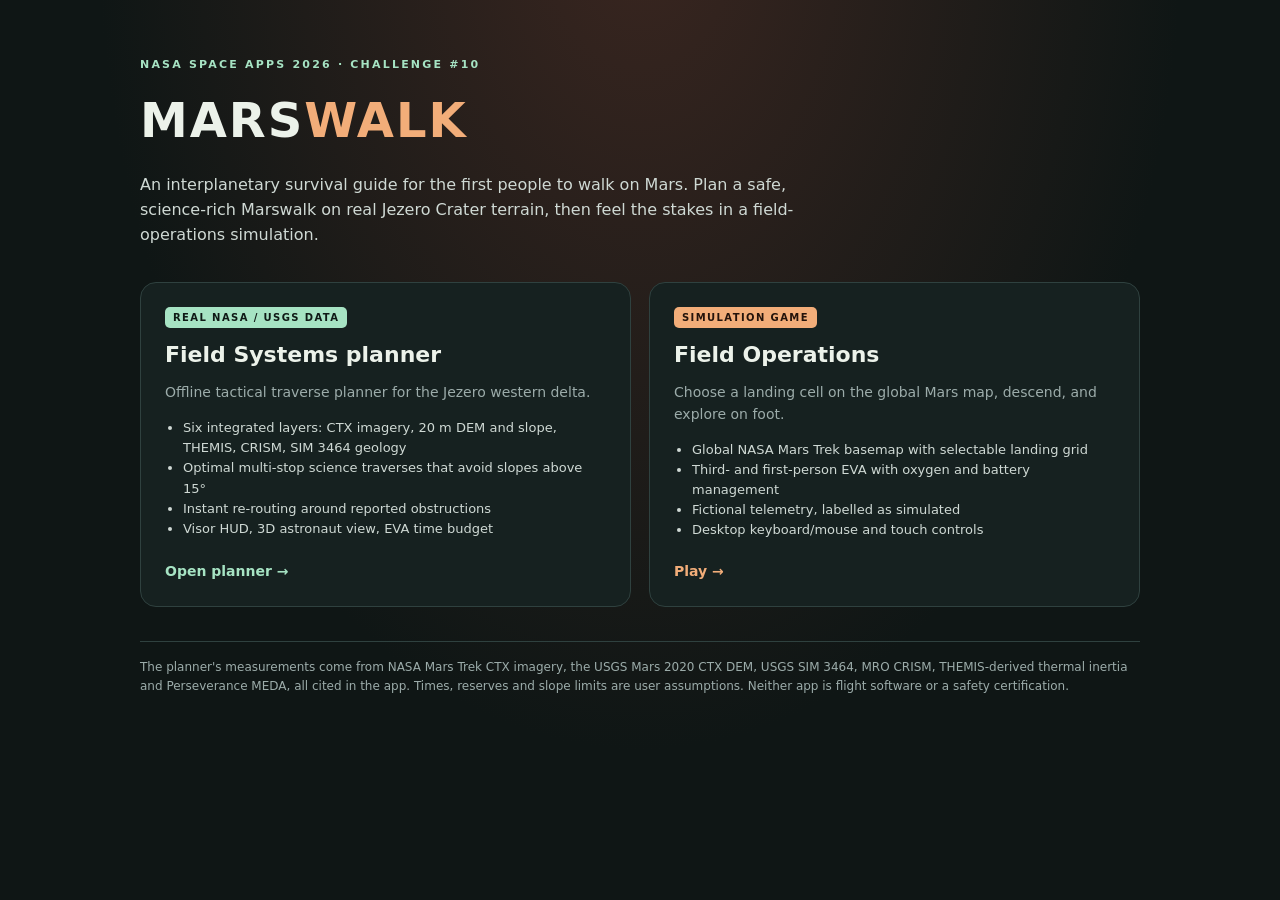
==== index.html @ b2909698 "MARSWALK: Jezero traverse planner and Field Operations game (Vercel-ready) - marswalk.html: offline " ====
<!doctype html>
<html lang="en">
<head>
<meta charset="utf-8">
<meta name="viewport" content="width=device-width,initial-scale=1">
<meta name="theme-color" content="#0f1615">
<title>MARSWALK · Interplanetary Survival Guide</title>
<meta name="description" content="NASA Space Apps 2026 · Challenge #10 Interplanetary Survival Guide: Martian Map. A real-data traverse planner for Jezero Crater and a companion EVA game.">
<style>
:root{color-scheme:dark;--bg:#0f1615;--panel:#162120;--line:#2f413f;--muted:#9cacaa;--text:#ecf2ea;--mint:#a6e3c3;--orange:#f2ad79;font:15px/1.55 Inter,ui-sans-serif,system-ui,-apple-system,"Segoe UI",sans-serif}
*{box-sizing:border-box}body{margin:0;background:radial-gradient(ellipse at 50% -10%,#3a2620 0,#0f1615 60%);color:var(--text);min-height:100vh}
main{max-width:1040px;margin:auto;padding:56px 20px 40px}
.eyebrow{font-size:11px;letter-spacing:.2em;color:var(--mint);font-weight:700;text-transform:uppercase}
h1{font-size:clamp(30px,5vw,48px);margin:10px 0 8px;letter-spacing:.04em}h1 span{color:var(--orange)}
.lead{color:#cfd9d4;max-width:680px;font-size:16px}
.grid{display:grid;grid-template-columns:repeat(auto-fit,minmax(290px,1fr));gap:18px;margin:34px 0}
a.card{display:flex;flex-direction:column;gap:10px;text-decoration:none;color:inherit;background:var(--panel);border:1px solid var(--line);border-radius:16px;padding:24px;transition:border-color .2s,transform .2s}
a.card:hover,a.card:focus-visible{border-color:var(--mint);transform:translateY(-2px);outline:none}
.card.game:hover,.card.game:focus-visible{border-color:var(--orange)}
.tag{align-self:flex-start;font-size:10px;font-weight:800;letter-spacing:.14em;border-radius:5px;padding:3px 8px;background:var(--mint);color:#0f1a16}
.game .tag{background:var(--orange);color:#24130b}
.card h2{margin:0;font-size:22px}.card p{margin:0;color:var(--muted);font-size:14px}
.card ul{margin:4px 0 0;padding-left:18px;color:#cfd9d4;font-size:13px}
.go{margin-top:auto;padding-top:10px;color:var(--mint);font-weight:700;font-size:14px}.game .go{color:var(--orange)}
footer{color:var(--muted);font-size:12px;border-top:1px solid var(--line);padding-top:16px}
footer a{color:var(--mint)}
</style>
</head>
<body>
<main>
  <div class="eyebrow">NASA Space Apps 2026 · Challenge #10</div>
  <h1>MARS<span>WALK</span></h1>
  <p class="lead">An interplanetary survival guide for the first people to walk on Mars. Plan a safe, science-rich Marswalk on real Jezero Crater terrain, then feel the stakes in a field-operations simulation.</p>
  <div class="grid">
    <a class="card" href="marswalk.html">
      <span class="tag">REAL NASA / USGS DATA</span>
      <h2>Field Systems planner</h2>
      <p>Offline tactical traverse planner for the Jezero western delta.</p>
      <ul>
        <li>Six integrated layers: CTX imagery, 20 m DEM and slope, THEMIS, CRISM, SIM 3464 geology</li>
        <li>Optimal multi-stop science traverses that avoid slopes above 15°</li>
        <li>Instant re-routing around reported obstructions</li>
        <li>Visor HUD, 3D astronaut view, EVA time budget</li>
      </ul>
      <span class="go">Open planner →</span>
    </a>
    <a class="card game" href="field-operations.html">
      <span class="tag">SIMULATION GAME</span>
      <h2>Field Operations</h2>
      <p>Choose a landing cell on the global Mars map, descend, and explore on foot.</p>
      <ul>
        <li>Global NASA Mars Trek basemap with selectable landing grid</li>
        <li>Third- and first-person EVA with oxygen and battery management</li>
        <li>Fictional telemetry, labelled as simulated</li>
        <li>Desktop keyboard/mouse and touch controls</li>
      </ul>
      <span class="go">Play →</span>
    </a>
  </div>
  <footer>The planner's measurements come from NASA Mars Trek CTX imagery, the USGS Mars 2020 CTX DEM, USGS SIM 3464, MRO CRISM, THEMIS-derived thermal inertia and Perseverance MEDA, all cited in the app. Times, reserves and slope limits are user assumptions. Neither app is flight software or a safety certification.</footer>
</main>
</body>
</html>
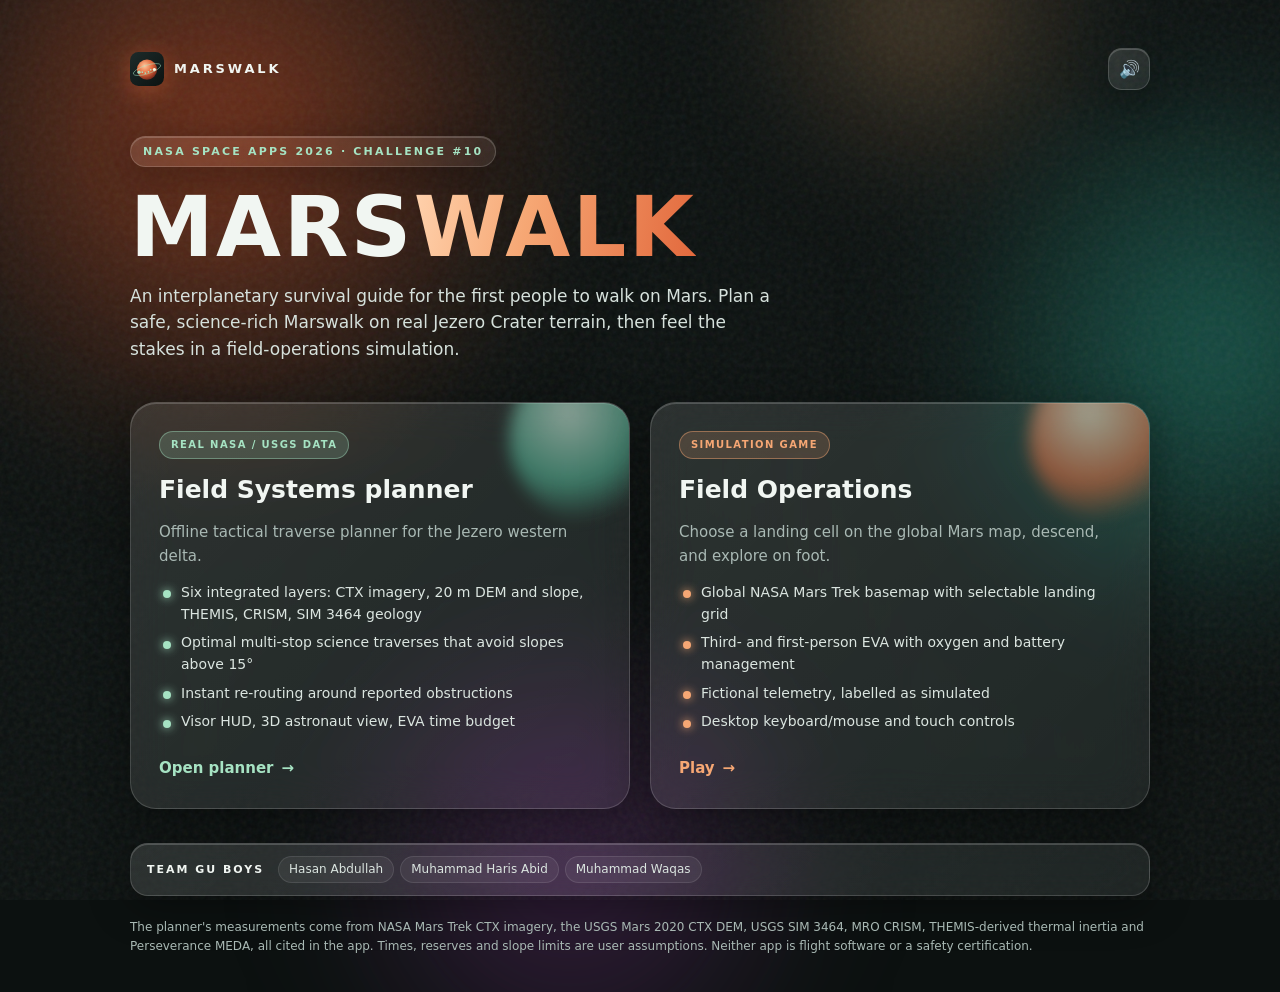
==== commit 94677609: "Liquid-glass UI, varied synthesized sounds, favicon and team credits - sound.js: Web Audio engine sh" ====
--- a/index.html
+++ b/index.html
@@ -3,36 +3,82 @@
 <head>
 <meta charset="utf-8">
 <meta name="viewport" content="width=device-width,initial-scale=1">
-<meta name="theme-color" content="#0f1615">
+<meta name="theme-color" content="#0c1110">
 <title>MARSWALK · Interplanetary Survival Guide</title>
-<meta name="description" content="NASA Space Apps 2026 · Challenge #10 Interplanetary Survival Guide: Martian Map. A real-data traverse planner for Jezero Crater and a companion EVA game.">
+<meta name="description" content="NASA Space Apps 2026 · Challenge #10 Interplanetary Survival Guide: Martian Map. A real-data traverse planner for Jezero Crater and a companion EVA game, by team GU BOYS.">
+<link rel="icon" type="image/svg+xml" href="favicon.svg">
 <style>
-:root{color-scheme:dark;--bg:#0f1615;--panel:#162120;--line:#2f413f;--muted:#9cacaa;--text:#ecf2ea;--mint:#a6e3c3;--orange:#f2ad79;font:15px/1.55 Inter,ui-sans-serif,system-ui,-apple-system,"Segoe UI",sans-serif}
-*{box-sizing:border-box}body{margin:0;background:radial-gradient(ellipse at 50% -10%,#3a2620 0,#0f1615 60%);color:var(--text);min-height:100vh}
-main{max-width:1040px;margin:auto;padding:56px 20px 40px}
-.eyebrow{font-size:11px;letter-spacing:.2em;color:var(--mint);font-weight:700;text-transform:uppercase}
-h1{font-size:clamp(30px,5vw,48px);margin:10px 0 8px;letter-spacing:.04em}h1 span{color:var(--orange)}
-.lead{color:#cfd9d4;max-width:680px;font-size:16px}
-.grid{display:grid;grid-template-columns:repeat(auto-fit,minmax(290px,1fr));gap:18px;margin:34px 0}
-a.card{display:flex;flex-direction:column;gap:10px;text-decoration:none;color:inherit;background:var(--panel);border:1px solid var(--line);border-radius:16px;padding:24px;transition:border-color .2s,transform .2s}
-a.card:hover,a.card:focus-visible{border-color:var(--mint);transform:translateY(-2px);outline:none}
-.card.game:hover,.card.game:focus-visible{border-color:var(--orange)}
-.tag{align-self:flex-start;font-size:10px;font-weight:800;letter-spacing:.14em;border-radius:5px;padding:3px 8px;background:var(--mint);color:#0f1a16}
-.game .tag{background:var(--orange);color:#24130b}
-.card h2{margin:0;font-size:22px}.card p{margin:0;color:var(--muted);font-size:14px}
-.card ul{margin:4px 0 0;padding-left:18px;color:#cfd9d4;font-size:13px}
-.go{margin-top:auto;padding-top:10px;color:var(--mint);font-weight:700;font-size:14px}.game .go{color:var(--orange)}
-footer{color:var(--muted);font-size:12px;border-top:1px solid var(--line);padding-top:16px}
-footer a{color:var(--mint)}
+:root{color-scheme:dark;--text:#f1f6f2;--muted:#a9b9b4;--mint:#a6e3c3;--orange:#f6a774;--glass:rgba(255,255,255,.07);--glass-2:rgba(255,255,255,.12);--edge:rgba(255,255,255,.16);font:15px/1.55 Inter,ui-sans-serif,system-ui,-apple-system,"Segoe UI",sans-serif}
+*{box-sizing:border-box}
+html,body{min-height:100%}
+body{margin:0;color:var(--text);background:#0c1110;overflow-x:hidden}
+/* liquid background: slow drifting colour blobs, blurred into each other */
+.liquid{position:fixed;inset:-20vmax;z-index:0;filter:blur(60px) saturate(1.2);pointer-events:none}
+.blob{position:absolute;border-radius:50%;opacity:.55;mix-blend-mode:screen;animation:drift 24s ease-in-out infinite alternate}
+.b1{width:60vmax;height:60vmax;left:5%;top:0;background:radial-gradient(circle,#c4542f 0,transparent 65%)}
+.b2{width:50vmax;height:50vmax;right:0;top:20%;background:radial-gradient(circle,#2f8f7f 0,transparent 65%);animation-duration:30s;animation-delay:-8s}
+.b3{width:45vmax;height:45vmax;left:30%;bottom:0;background:radial-gradient(circle,#7d3a8a 0,transparent 65%);opacity:.35;animation-duration:34s;animation-delay:-15s}
+.b4{width:30vmax;height:30vmax;left:55%;top:5%;background:radial-gradient(circle,#f0b37a 0,transparent 65%);opacity:.3;animation-duration:20s}
+@keyframes drift{0%{transform:translate(0,0) scale(1) rotate(0)}50%{transform:translate(6vmax,-4vmax) scale(1.12) rotate(40deg)}100%{transform:translate(-5vmax,5vmax) scale(.92) rotate(-30deg)}}
+.grain{position:fixed;inset:0;z-index:1;pointer-events:none;opacity:.07;background-image:url("data:image/svg+xml,%3Csvg viewBox='0 0 200 200' xmlns='http://www.w3.org/2000/svg'%3E%3Cfilter id='n'%3E%3CfeTurbulence type='fractalNoise' baseFrequency='.85' numOctaves='3' stitchTiles='stitch'/%3E%3C/filter%3E%3Crect width='100%25' height='100%25' filter='url(%23n)'/%3E%3C/svg%3E")}
+main{position:relative;z-index:2;max-width:1060px;margin:auto;padding:48px 20px 36px}
+.top{display:flex;justify-content:space-between;align-items:center;gap:12px;margin-bottom:46px}
+.logo{display:flex;align-items:center;gap:10px;font-weight:800;letter-spacing:.22em;font-size:13px}
+.logo img{width:34px;height:34px;filter:drop-shadow(0 4px 12px rgba(226,104,60,.45))}
+.glass{background:linear-gradient(135deg,var(--glass-2),var(--glass));border:1px solid var(--edge);backdrop-filter:blur(22px) saturate(1.5);-webkit-backdrop-filter:blur(22px) saturate(1.5);box-shadow:0 10px 40px rgba(0,0,0,.35),inset 0 1px 0 rgba(255,255,255,.18)}
+.icon-btn{width:42px;height:42px;border-radius:14px;color:var(--text);font-size:17px;cursor:pointer;transition:transform .25s cubic-bezier(.3,1.6,.5,1)}
+.icon-btn:hover{transform:translateY(-2px) scale(1.06)}.icon-btn:active{transform:scale(.92)}
+.eyebrow{display:inline-block;font-size:11px;letter-spacing:.2em;color:var(--mint);font-weight:700;text-transform:uppercase;padding:6px 12px;border-radius:999px}
+h1{font-size:clamp(40px,8vw,84px);line-height:1;margin:18px 0 14px;letter-spacing:.03em;font-weight:900}
+h1 span{background:linear-gradient(100deg,#ffd2ad,#f6a774 40%,#e2683c);-webkit-background-clip:text;background-clip:text;color:transparent}
+.lead{color:#d6e1dc;max-width:640px;font-size:17px;margin:0}
+.grid{display:grid;grid-template-columns:repeat(auto-fit,minmax(300px,1fr));gap:20px;margin:40px 0 34px}
+a.card{--mx:50%;--my:50%;position:relative;overflow:hidden;display:flex;flex-direction:column;gap:12px;text-decoration:none;color:inherit;border-radius:26px;padding:28px;transition:transform .45s cubic-bezier(.2,1.4,.4,1),border-color .3s,box-shadow .3s}
+a.card:before{content:"";position:absolute;inset:0;background:radial-gradient(420px circle at var(--mx) var(--my),rgba(255,255,255,.16),transparent 45%);opacity:0;transition:opacity .3s;pointer-events:none}
+a.card:hover:before,a.card:focus-visible:before{opacity:1}
+a.card:hover,a.card:focus-visible{transform:translateY(-6px);border-color:rgba(166,227,195,.6);box-shadow:0 24px 60px rgba(0,0,0,.45),0 0 0 1px rgba(166,227,195,.25),inset 0 1px 0 rgba(255,255,255,.25);outline:none}
+a.card.game:hover,a.card.game:focus-visible{border-color:rgba(246,167,116,.7);box-shadow:0 24px 60px rgba(0,0,0,.45),0 0 0 1px rgba(246,167,116,.3),inset 0 1px 0 rgba(255,255,255,.25)}
+a.card:active{transform:translateY(-2px) scale(.985)}
+.orb{position:absolute;right:-50px;top:-50px;width:170px;height:170px;border-radius:50%;filter:blur(8px);opacity:.55;background:radial-gradient(circle at 35% 35%,#d7fbe9,#4fb595 45%,transparent 70%);animation:float 7s ease-in-out infinite}
+.game .orb{background:radial-gradient(circle at 35% 35%,#ffe2c8,#e2683c 45%,transparent 70%);animation-delay:-3s}
+@keyframes float{50%{transform:translate(-14px,16px) scale(1.08)}}
+.tag{position:relative;align-self:flex-start;font-size:10px;font-weight:800;letter-spacing:.14em;border-radius:999px;padding:5px 11px;background:rgba(166,227,195,.18);color:var(--mint);border:1px solid rgba(166,227,195,.4)}
+.game .tag{background:rgba(246,167,116,.16);color:var(--orange);border-color:rgba(246,167,116,.45)}
+.card h2{position:relative;margin:0;font-size:25px}.card p{position:relative;margin:0;color:var(--muted)}
+.card ul{position:relative;margin:2px 0 0;padding:0;list-style:none;display:grid;gap:7px;color:#dbe5e0;font-size:14px}
+.card li{padding-left:22px;position:relative}.card li:before{content:"";position:absolute;left:4px;top:.6em;width:8px;height:8px;border-radius:50%;background:var(--mint);box-shadow:0 0 10px var(--mint)}
+.game li:before{background:var(--orange);box-shadow:0 0 10px var(--orange)}
+.go{position:relative;margin-top:auto;padding-top:12px;display:inline-flex;align-items:center;gap:8px;font-weight:800;color:var(--mint)}
+.go i{display:inline-block;transition:transform .35s cubic-bezier(.3,1.6,.5,1);font-style:normal}a.card:hover .go i{transform:translateX(6px)}
+.game .go{color:var(--orange)}
+.team{display:flex;flex-wrap:wrap;align-items:center;gap:8px 14px;padding:12px 16px;border-radius:18px;font-size:12px;color:var(--muted);margin-bottom:22px}
+.team b{color:var(--text);letter-spacing:.18em;font-size:11px}
+.team .names{display:flex;flex-wrap:wrap;gap:6px}
+.team .names span{padding:3px 10px;border-radius:999px;background:rgba(255,255,255,.06);border:1px solid rgba(255,255,255,.1);color:#dbe5e0}
+footer{color:var(--muted);font-size:12px;line-height:1.6}
+.ripple{position:absolute;border-radius:50%;pointer-events:none;transform:scale(0);background:radial-gradient(circle,rgba(255,255,255,.35),rgba(255,255,255,0) 70%);animation:ripple .7s ease-out forwards}
+@keyframes ripple{to{transform:scale(1);opacity:0}}
+.reveal{opacity:0;transform:translateY(18px);animation:in .8s cubic-bezier(.2,.9,.3,1) forwards}
+.d1{animation-delay:.05s}.d2{animation-delay:.15s}.d3{animation-delay:.25s}.d4{animation-delay:.35s}.d5{animation-delay:.45s}
+@keyframes in{to{opacity:1;transform:none}}
+@media(prefers-reduced-motion:reduce){*,*:before{animation:none!important;transition:none!important}.reveal{opacity:1;transform:none}}
+@media(max-width:520px){main{padding-top:28px}.top{margin-bottom:28px}a.card{padding:22px}}
 </style>
 </head>
 <body>
+<div class="liquid" aria-hidden="true"><i class="blob b1"></i><i class="blob b2"></i><i class="blob b3"></i><i class="blob b4"></i></div>
+<div class="grain" aria-hidden="true"></div>
 <main>
-  <div class="eyebrow">NASA Space Apps 2026 · Challenge #10</div>
-  <h1>MARS<span>WALK</span></h1>
-  <p class="lead">An interplanetary survival guide for the first people to walk on Mars. Plan a safe, science-rich Marswalk on real Jezero Crater terrain, then feel the stakes in a field-operations simulation.</p>
+  <div class="top reveal d1">
+    <div class="logo"><img src="favicon.svg" alt="">MARSWALK</div>
+    <button class="icon-btn glass" data-sound-toggle aria-label="Toggle sound">🔊</button>
+  </div>
+  <span class="eyebrow glass reveal d1">NASA Space Apps 2026 · Challenge #10</span>
+  <h1 class="reveal d2">MARS<span>WALK</span></h1>
+  <p class="lead reveal d2">An interplanetary survival guide for the first people to walk on Mars. Plan a safe, science-rich Marswalk on real Jezero Crater terrain, then feel the stakes in a field-operations simulation.</p>
   <div class="grid">
-    <a class="card" href="marswalk.html">
+    <a class="card glass reveal d3" href="marswalk.html" data-sfx="success">
+      <i class="orb" aria-hidden="true"></i>
       <span class="tag">REAL NASA / USGS DATA</span>
       <h2>Field Systems planner</h2>
       <p>Offline tactical traverse planner for the Jezero western delta.</p>
@@ -42,9 +88,10 @@
         <li>Instant re-routing around reported obstructions</li>
         <li>Visor HUD, 3D astronaut view, EVA time budget</li>
       </ul>
-      <span class="go">Open planner →</span>
+      <span class="go">Open planner <i>→</i></span>
     </a>
-    <a class="card game" href="field-operations.html">
+    <a class="card glass game reveal d4" href="field-operations.html" data-sfx="success">
+      <i class="orb" aria-hidden="true"></i>
       <span class="tag">SIMULATION GAME</span>
       <h2>Field Operations</h2>
       <p>Choose a landing cell on the global Mars map, descend, and explore on foot.</p>
@@ -54,10 +101,25 @@
         <li>Fictional telemetry, labelled as simulated</li>
         <li>Desktop keyboard/mouse and touch controls</li>
       </ul>
-      <span class="go">Play →</span>
+      <span class="go">Play <i>→</i></span>
     </a>
   </div>
-  <footer>The planner's measurements come from NASA Mars Trek CTX imagery, the USGS Mars 2020 CTX DEM, USGS SIM 3464, MRO CRISM, THEMIS-derived thermal inertia and Perseverance MEDA, all cited in the app. Times, reserves and slope limits are user assumptions. Neither app is flight software or a safety certification.</footer>
+  <div class="team glass reveal d5" aria-label="Team">
+    <b>TEAM GU BOYS</b>
+    <span class="names"><span>Hasan Abdullah</span><span>Muhammad Haris Abid</span><span>Muhammad Waqas</span></span>
+  </div>
+  <footer class="reveal d5">The planner's measurements come from NASA Mars Trek CTX imagery, the USGS Mars 2020 CTX DEM, USGS SIM 3464, MRO CRISM, THEMIS-derived thermal inertia and Perseverance MEDA, all cited in the app. Times, reserves and slope limits are user assumptions. Neither app is flight software or a safety certification.</footer>
 </main>
+<script src="sound.js"></script>
+<script>
+// cursor-following sheen and liquid ripple on the glass cards
+document.querySelectorAll('a.card').forEach(card => {
+  card.addEventListener('pointermove', e => { const r = card.getBoundingClientRect(); card.style.setProperty('--mx', `${e.clientX - r.left}px`); card.style.setProperty('--my', `${e.clientY - r.top}px`); });
+  card.addEventListener('pointerdown', e => { const r = card.getBoundingClientRect(), s = Math.max(r.width, r.height) * 2.2, d = document.createElement('i');
+    d.className = 'ripple'; d.style.cssText = `width:${s}px;height:${s}px;left:${e.clientX - r.left - s / 2}px;top:${e.clientY - r.top - s / 2}px`; card.appendChild(d); setTimeout(() => d.remove(), 750); });
+  // give the sound a moment to play before navigating
+  card.addEventListener('click', e => { if (e.metaKey || e.ctrlKey || e.shiftKey || window.SFX?.muted) return; e.preventDefault(); setTimeout(() => location.href = card.href, 180); });
+});
+</script>
 </body>
 </html>
